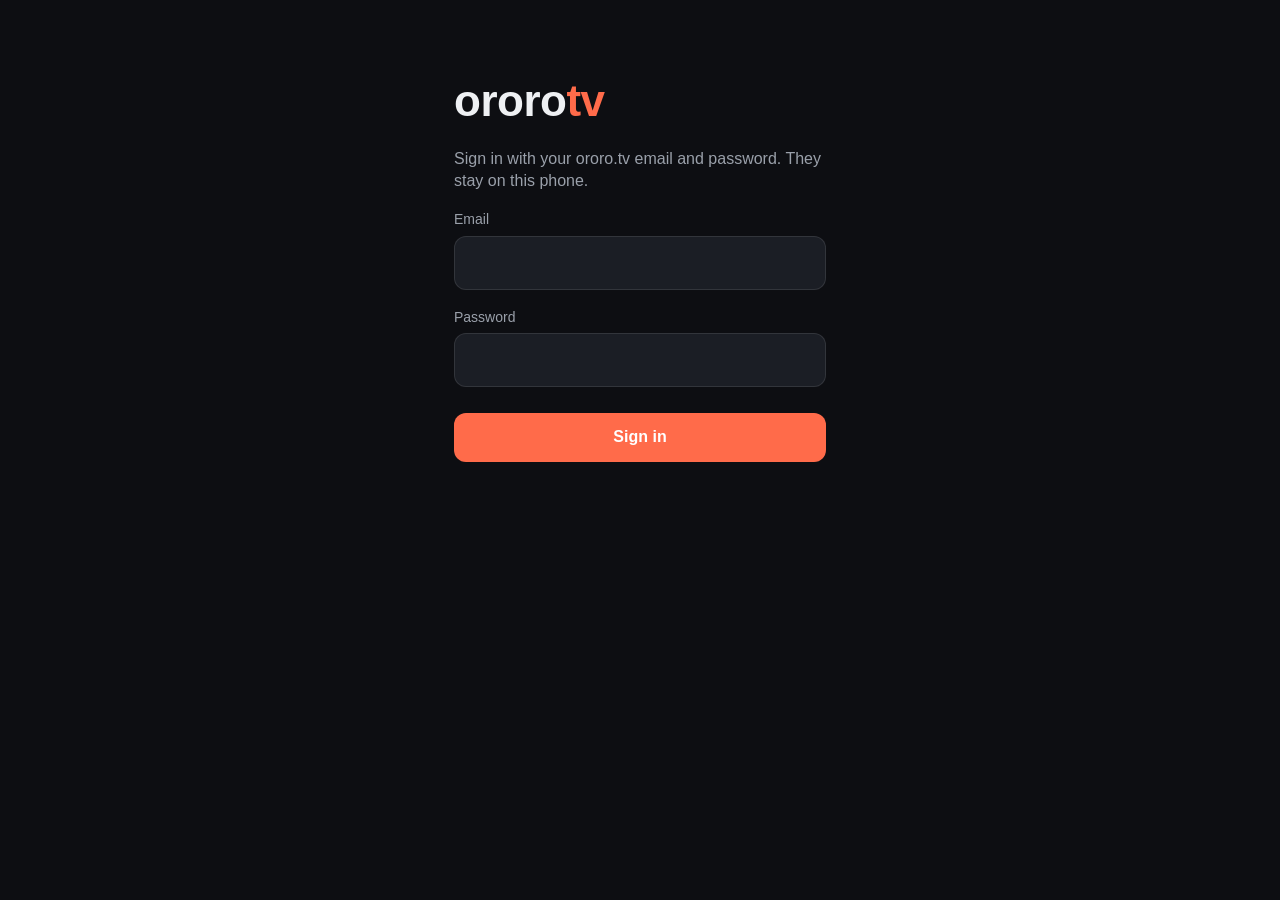
==== index.html @ 968cd989 "Seed gh-pages with the current phone app from main" ====
<!DOCTYPE html>
<html lang="en">
<head>
<meta charset="utf-8">
<meta name="viewport" content="width=device-width, initial-scale=1, viewport-fit=cover">
<meta name="apple-mobile-web-app-capable" content="yes">
<meta name="mobile-web-app-capable" content="yes">
<meta name="apple-mobile-web-app-status-bar-style" content="black-translucent">
<meta name="apple-mobile-web-app-title" content="Ororo">
<meta name="theme-color" content="#0d0e12">
<title>Ororo TV</title>
<link rel="apple-touch-icon" href="apple-touch-icon.png">
<link rel="icon" href="icon.png">
<link rel="manifest" href="manifest.webmanifest">
<link rel="stylesheet" href="style.css">
</head>
<body>
<div id="app"></div>
<div id="toast" hidden></div>
<script src="seek.js"></script>
<script src="app.js"></script>
</body>
</html>
---- style.css ----
/* Ororo TV for iPhone: dark, thumb-sized, respects the notch and the home bar. */
:root {
  --bg: #0d0e12;
  --panel: #1b1e25;
  --line: rgba(255,255,255,.1);
  --text: #eef0f3;
  --dim: #9aa0aa;
  --accent: #ff6b4a;
  --top: env(safe-area-inset-top, 0px);
  --bottom: env(safe-area-inset-bottom, 0px);
}
* { box-sizing: border-box; -webkit-tap-highlight-color: transparent; }
html, body { margin: 0; background: var(--bg); color: var(--text); }
body {
  font: 16px/1.4 -apple-system, BlinkMacSystemFont, 'SF Pro Text', Roboto, 'Helvetica Neue', Arial, sans-serif;
  padding: 0 env(safe-area-inset-right, 0px) var(--bottom) env(safe-area-inset-left, 0px);
  -webkit-text-size-adjust: 100%;
}
[hidden] { display: none !important; }
a { color: inherit; text-decoration: none; }
button, select, input { font: inherit; color: inherit; }
button { cursor: pointer; }

.brand { font-size: 26px; font-weight: 800; letter-spacing: -.5px; }
.brand span { color: var(--accent); }

/* Home */
.top {
  position: sticky; top: 0; z-index: 5; padding: calc(var(--top) + 10px) 16px 8px;
  background: rgba(13,14,18,.92); -webkit-backdrop-filter: blur(16px); backdrop-filter: blur(16px);
}
.top-row { display: flex; align-items: center; justify-content: space-between; }
.link { background: none; border: 0; padding: 8px 0; color: var(--dim); font-size: 14px; }
.tabs { display: flex; gap: 8px; margin: 10px -16px 0; padding: 0 16px; overflow-x: auto; scrollbar-width: none; }
.tabs::-webkit-scrollbar { display: none; }
.tab {
  flex: none; padding: 8px 16px; border: 0; border-radius: 999px; background: var(--panel);
  color: var(--dim); font-size: 15px; font-weight: 600;
}
.tab.on { background: var(--text); color: #111; }
.tools { display: flex; gap: 8px; margin-top: 10px; }
.tools input, .tools select {
  flex: 1; min-width: 0; padding: 10px 14px; border: 1px solid var(--line); border-radius: 12px;
  background: var(--panel); font-size: 16px; -webkit-appearance: none; appearance: none;
}
.tools select { flex: none; }
.grid { display: grid; grid-template-columns: repeat(3, 1fr); gap: 18px 10px; padding: 12px 16px 24px; }
@media (min-width: 600px) { .grid { grid-template-columns: repeat(5, 1fr); } }
@media (min-width: 1000px) { .grid { grid-template-columns: repeat(7, 1fr); } }
.card { display: block; min-width: 0; }
.poster { position: relative; aspect-ratio: 2 / 3; border-radius: 10px; overflow: hidden; background: var(--panel); }
.poster img { width: 100%; height: 100%; object-fit: cover; display: block; }
.poster .ph { position: absolute; inset: 0; display: flex; align-items: center; justify-content: center; padding: 8px; text-align: center; color: #5d636e; font-size: 12px; }
.card .title {
  margin-top: 6px; font-size: 13px; line-height: 1.3; color: #c9cdd4;
  display: -webkit-box; -webkit-line-clamp: 2; -webkit-box-orient: vertical; overflow: hidden;
}
.bar { position: absolute; left: 0; right: 0; bottom: 0; height: 4px; background: rgba(0,0,0,.6); }
.bar i { display: block; height: 100%; background: var(--accent); }
.empty { padding: 40px 24px; text-align: center; color: var(--dim); }

/* Details and player */
.navbar {
  position: absolute; top: 0; left: 0; right: 0; z-index: 6; display: flex; padding: calc(var(--top) + 6px) 10px 6px;
}
.back {
  border: 0; padding: 8px 14px; border-radius: 999px; background: rgba(0,0,0,.55); font-size: 16px; font-weight: 600;
  -webkit-backdrop-filter: blur(10px); backdrop-filter: blur(10px);
}
.detail { position: relative; }
.stage { position: relative; aspect-ratio: 16 / 9; background: #000 center / cover no-repeat; }
.stage::after { content: ''; position: absolute; inset: 0; background: linear-gradient(0deg, var(--bg), rgba(13,14,18,0) 60%); pointer-events: none; }
.stage.playing { position: sticky; top: 0; z-index: 7; padding-top: var(--top); aspect-ratio: auto; background: #000; }
.stage.playing::after { display: none; }
.stage video { display: block; width: 100%; aspect-ratio: 16 / 9; background: #000; }
.skip-flash {
  position: absolute; top: 50%; padding: 8px 16px; border-radius: 999px; background: rgba(0,0,0,.6);
  font-size: 20px; font-weight: 700; transform: translateY(-50%); opacity: 0; transition: opacity .2s; pointer-events: none;
}
.skip-flash.left { left: 14px; }
.skip-flash.right { right: 14px; }
.skip-flash.on { opacity: 1; }

.body { padding: 4px 16px 32px; }
.body h1 { margin: 0 0 6px; font-size: 26px; line-height: 1.15; }
.meta { color: var(--dim); font-size: 14px; margin-bottom: 14px; }
.now { margin: 0 0 12px; font-size: 15px; font-weight: 600; }
.desc { color: #c9cdd4; font-size: 15px; line-height: 1.5; margin: 14px 0 0; }
.actions { display: flex; gap: 10px; flex-wrap: wrap; }
.btn {
  flex: 1 1 auto; padding: 13px 18px; border: 0; border-radius: 12px; background: var(--panel);
  font-size: 16px; font-weight: 700; text-align: center;
}
.btn.primary { background: var(--text); color: #111; }
.controls { display: grid; grid-template-columns: 1fr 1fr; gap: 8px; margin: 12px 0 4px; }
.controls > * { flex: 1; min-width: 0; }
.controls .dl { grid-column: 1 / -1; }
.controls .dl:disabled { opacity: .45; }
.controls button, .controls select {
  padding: 11px 8px; border: 1px solid var(--line); border-radius: 12px; background: var(--panel);
  font-size: 14px; font-weight: 600; text-align: center; text-align-last: center; -webkit-appearance: none; appearance: none;
}
.note { color: var(--dim); font-size: 13px; margin: 6px 0 0; }

.seasons { display: flex; gap: 8px; margin: 20px -16px 10px; padding: 0 16px; overflow-x: auto; scrollbar-width: none; }
.seasons::-webkit-scrollbar { display: none; }
.ep { display: flex; align-items: center; gap: 12px; width: 100%; padding: 12px; margin-bottom: 8px; border: 0; border-radius: 12px; background: var(--panel); text-align: left; }
.ep.current { outline: 2px solid var(--accent); }
.eprow { display: flex; gap: 8px; align-items: stretch; margin-bottom: 8px; }
.eprow .ep { flex: 1; width: auto; min-width: 0; margin-bottom: 0; }
.eprow .ep .state { width: 34px; }
.iconbtn {
  flex: none; min-width: 42px; padding: 0 6px; border: 0; border-radius: 12px; background: var(--panel); color: var(--dim);
  display: flex; align-items: center; justify-content: center; font-size: 13px; font-weight: 700; text-decoration: none;
}
.iconbtn.on, .iconbtn.ready { color: var(--accent); }
.iconbtn.on circle { fill: currentColor; }
.iconbtn.on path { stroke: var(--panel); }
.iconbtn:disabled, .btn:disabled { opacity: .55; }
a.btn { display: block; text-decoration: none; color: var(--text); }
.ep .n { width: 28px; flex: none; color: var(--dim); font-weight: 700; text-align: center; }
.ep .txt { flex: 1; min-width: 0; }
.ep .et { font-weight: 600; display: -webkit-box; -webkit-line-clamp: 2; -webkit-box-orient: vertical; overflow: hidden; }
.ep .plot { color: var(--dim); font-size: 13px; margin-top: 2px; display: -webkit-box; -webkit-line-clamp: 2; -webkit-box-orient: vertical; overflow: hidden; }
.ep .state { flex: none; width: 54px; text-align: right; color: var(--accent); font-size: 13px; font-weight: 600; }
.mini { height: 4px; border-radius: 2px; overflow: hidden; background: rgba(128,128,128,.4); }
.mini i { display: block; height: 100%; background: var(--accent); }

/* Login, loading */
.login { max-width: 420px; margin: 0 auto; padding: calc(var(--top) + 70px) 24px 40px; }
.login .brand { font-size: 44px; }
.login p { color: var(--dim); }
.login label { display: block; margin: 18px 0 6px; font-size: 14px; color: var(--dim); }
.login input { width: 100%; padding: 14px; border: 1px solid var(--line); border-radius: 12px; background: var(--panel); font-size: 17px; }
.login .btn { width: 100%; margin-top: 26px; background: var(--accent); color: #fff; }
.login .err { min-height: 22px; color: #ff8f78; }
.loading { display: flex; flex-direction: column; align-items: center; justify-content: center; min-height: 100vh; gap: 18px; color: var(--dim); }
.spinner { width: 44px; height: 44px; border-radius: 50%; border: 4px solid rgba(255,255,255,.15); border-top-color: var(--accent); animation: spin .9s linear infinite; }
@keyframes spin { to { transform: rotate(360deg); } }
#toast {
  position: fixed; left: 16px; right: 16px; bottom: calc(var(--bottom) + 16px); z-index: 20; padding: 14px 18px;
  border-radius: 14px; background: rgba(30,33,41,.97); box-shadow: 0 10px 40px rgba(0,0,0,.5); font-size: 15px;
}
video::cue { background: rgba(0,0,0,.6); }
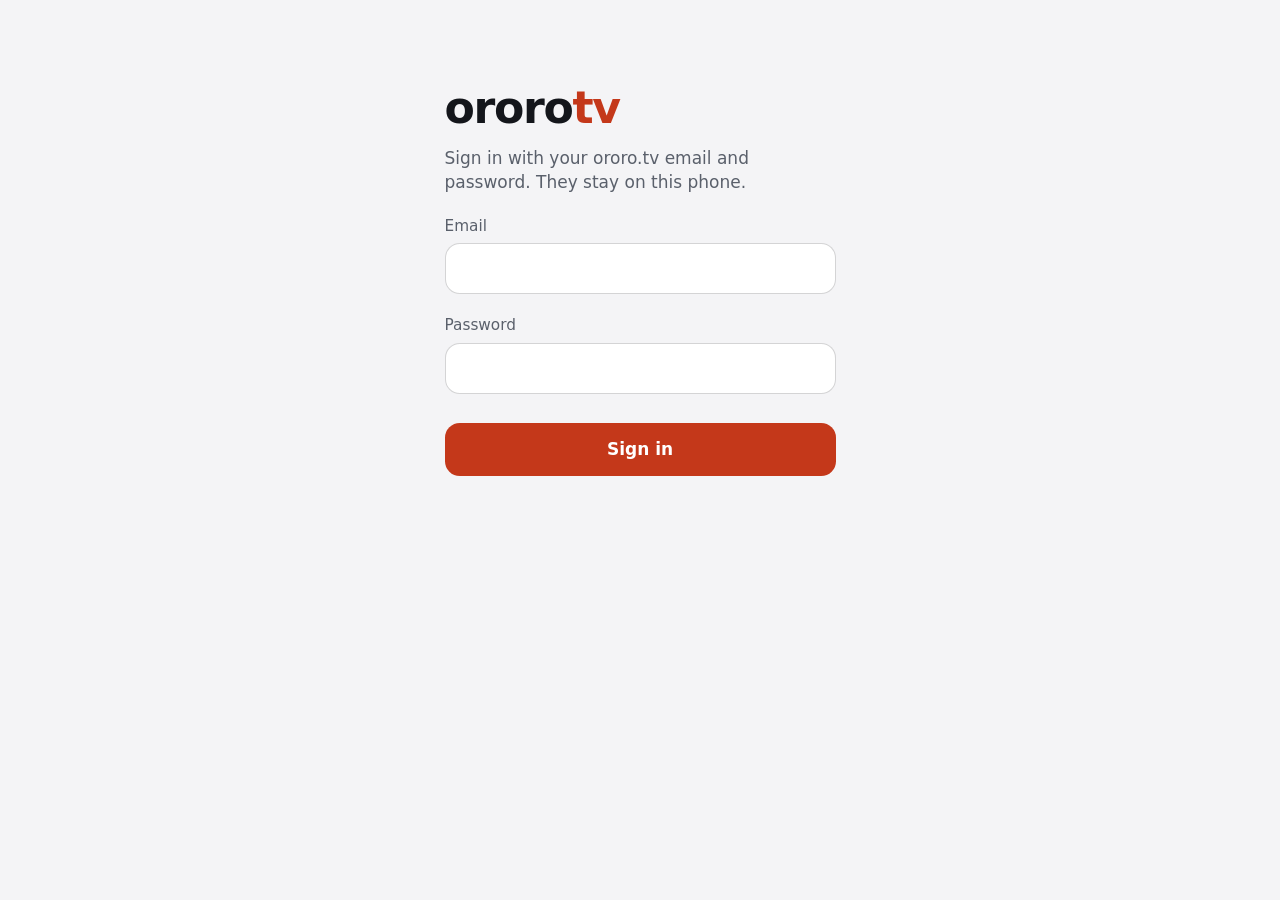
==== commit 747990a9: "Deploying to gh-pages from @ ste5an/ororo-tv@dd916b0f1d83a4c724af2f1ee9e90c9b2bd19779 🚀" ====
--- a/index.html
+++ b/index.html
@@ -3,20 +3,23 @@
 <head>
 <meta charset="utf-8">
 <meta name="viewport" content="width=device-width, initial-scale=1, viewport-fit=cover">
+<meta name="color-scheme" content="dark light">
 <meta name="apple-mobile-web-app-capable" content="yes">
 <meta name="mobile-web-app-capable" content="yes">
-<meta name="apple-mobile-web-app-status-bar-style" content="black-translucent">
+<meta name="apple-mobile-web-app-status-bar-style" content="default">
 <meta name="apple-mobile-web-app-title" content="Ororo">
-<meta name="theme-color" content="#0d0e12">
+<meta name="theme-color" content="#f4f4f6" media="(prefers-color-scheme: light)">
+<meta name="theme-color" content="#0d0e12" media="(prefers-color-scheme: dark)">
 <title>Ororo TV</title>
 <link rel="apple-touch-icon" href="apple-touch-icon.png">
 <link rel="icon" href="icon.png">
 <link rel="manifest" href="manifest.webmanifest">
 <link rel="stylesheet" href="style.css">
 </head>
-<body>
+<body class="bare">
 <div id="app"></div>
-<div id="toast" hidden></div>
+<nav id="tabbar" class="tabbar glass" aria-label="Sections" hidden></nav>
+<div id="toast" class="glass" role="status" aria-live="polite" hidden></div>
 <script src="seek.js"></script>
 <script src="app.js"></script>
 </body>
--- a/style.css
+++ b/style.css
@@ -1,144 +1,281 @@
-/* Ororo TV for iPhone: dark, thumb-sized, respects the notch and the home bar. */
+/*
+ * Ororo TV for iPhone. Posters carry the colour; the interface stays quiet.
+ * Follows the system's light and dark appearance, Dynamic Type (rem = the reader's text size on iOS),
+ * Reduce Motion / Reduce Transparency / Increase Contrast, and the safe areas.
+ *
+ * Tokens (contrast measured from the hex values):
+ *   dark   text #f2f3f5 on #0d0e12 17.4:1 · dim #a6acb7 8.5:1 · accent #ff7a5c 7.5:1 · on-accent #1c0a05 on accent 7.5:1
+ *   light  text #14161b on #f4f4f6 16.5:1 · dim #5a606b 5.8:1 · accent #c4381a 4.9:1 · on-accent #fff on accent 5.4:1
+ */
 :root {
-  --bg: #0d0e12;
-  --panel: #1b1e25;
-  --line: rgba(255,255,255,.1);
-  --text: #eef0f3;
-  --dim: #9aa0aa;
-  --accent: #ff6b4a;
+  color-scheme: dark light;
+  --bg: #f4f4f6;
+  --surface: #ffffff;
+  --fill: rgba(60,60,67,.12);
+  --text: #14161b;
+  --dim: #5a606b;
+  --line: rgba(60,60,67,.22);
+  --accent: #c4381a;
+  --on-accent: #ffffff;
+  --glass: rgba(250,250,252,.72);
+  --glass-edge: rgba(255,255,255,.6);
+  --shadow: 0 8px 28px rgba(0,0,0,.14);
   --top: env(safe-area-inset-top, 0px);
   --bottom: env(safe-area-inset-bottom, 0px);
-}
+  --left: env(safe-area-inset-left, 0px);
+  --right: env(safe-area-inset-right, 0px);
+  --tabbar-h: 62px; /* the tab bar keeps its size at large text, as Apple's does */
+  --gutter: 1rem;
+  --r: .875rem;
+}
+@media (prefers-color-scheme: dark) {
+  :root {
+    --bg: #0d0e12;
+    --surface: #1b1e25;
+    --fill: rgba(255,255,255,.1);
+    --text: #f2f3f5;
+    --dim: #a6acb7;
+    --line: rgba(255,255,255,.16);
+    --accent: #ff7a5c;
+    --on-accent: #1c0a05;
+    --glass: rgba(34,37,46,.66);
+    --glass-edge: rgba(255,255,255,.14);
+    --shadow: 0 8px 28px rgba(0,0,0,.5);
+  }
+}
+@media (prefers-contrast: more) {
+  :root { --line: currentColor; --dim: var(--text); }
+}
+
 * { box-sizing: border-box; -webkit-tap-highlight-color: transparent; }
-html, body { margin: 0; background: var(--bg); color: var(--text); }
+html {
+  /* On iPhone this is the reader's Dynamic Type size, so every rem below scales with it. */
+  font: 17px/1.4 system-ui, sans-serif;
+  font: -apple-system-body;
+  -webkit-text-size-adjust: 100%; text-size-adjust: 100%;
+  background: var(--bg); color: var(--text);
+}
 body {
-  font: 16px/1.4 -apple-system, BlinkMacSystemFont, 'SF Pro Text', Roboto, 'Helvetica Neue', Arial, sans-serif;
-  padding: 0 env(safe-area-inset-right, 0px) var(--bottom) env(safe-area-inset-left, 0px);
-  -webkit-text-size-adjust: 100%;
-}
+  margin: 0; min-height: 100vh;
+  padding: 0 var(--right) calc(var(--tabbar-h) + var(--bottom) + 1.5rem) var(--left);
+  background: var(--bg); color: var(--text);
+}
+body.bare { padding-bottom: var(--bottom); }
 [hidden] { display: none !important; }
 a { color: inherit; text-decoration: none; }
 button, select, input { font: inherit; color: inherit; }
 button { cursor: pointer; }
-
-.brand { font-size: 26px; font-weight: 800; letter-spacing: -.5px; }
-.brand span { color: var(--accent); }
-
-/* Home */
-.top {
-  position: sticky; top: 0; z-index: 5; padding: calc(var(--top) + 10px) 16px 8px;
-  background: rgba(13,14,18,.92); -webkit-backdrop-filter: blur(16px); backdrop-filter: blur(16px);
-}
-.top-row { display: flex; align-items: center; justify-content: space-between; }
-.link { background: none; border: 0; padding: 8px 0; color: var(--dim); font-size: 14px; }
-.tabs { display: flex; gap: 8px; margin: 10px -16px 0; padding: 0 16px; overflow-x: auto; scrollbar-width: none; }
-.tabs::-webkit-scrollbar { display: none; }
-.tab {
-  flex: none; padding: 8px 16px; border: 0; border-radius: 999px; background: var(--panel);
-  color: var(--dim); font-size: 15px; font-weight: 600;
-}
-.tab.on { background: var(--text); color: #111; }
-.tools { display: flex; gap: 8px; margin-top: 10px; }
-.tools input, .tools select {
-  flex: 1; min-width: 0; padding: 10px 14px; border: 1px solid var(--line); border-radius: 12px;
-  background: var(--panel); font-size: 16px; -webkit-appearance: none; appearance: none;
-}
-.tools select { flex: none; }
-.grid { display: grid; grid-template-columns: repeat(3, 1fr); gap: 18px 10px; padding: 12px 16px 24px; }
-@media (min-width: 600px) { .grid { grid-template-columns: repeat(5, 1fr); } }
-@media (min-width: 1000px) { .grid { grid-template-columns: repeat(7, 1fr); } }
+h1, h2, p { margin: 0; }
+:focus-visible { outline: 3px solid var(--accent); outline-offset: 2px; border-radius: .5rem; }
+
+/* Large title: a scaled system-font heading. */
+.t-large { font-size: 1.75rem; line-height: 1.15; font-weight: 800; letter-spacing: -.02em; }
+
+/* Controls share one 44 pt minimum. */
+.btn, .pill, .round, .row-btn, .tab {
+  min-height: 2.75rem; min-width: 2.75rem;
+}
+svg { display: block; flex: none; }
+.ico { width: 1.5rem; height: 1.5rem; }
+.ico.sm { width: 1rem; height: 1rem; }
+.ready { color: var(--accent); }
+.row-btn.ready { background: none; color: var(--accent); }
+
+/* ---- Glass: only the floating layer (navigation bar, tab bar, sheet) is translucent; content never is. ---- */
+.glass {
+  background: var(--glass); border: 1px solid var(--glass-edge);
+  -webkit-backdrop-filter: blur(22px) saturate(1.6); backdrop-filter: blur(22px) saturate(1.6);
+}
+@media (prefers-reduced-transparency: reduce) {
+  .glass { background: var(--surface); -webkit-backdrop-filter: none; backdrop-filter: none; }
+}
+
+/* ---- Round buttons ---- */
+.round {
+  display: inline-flex; align-items: center; justify-content: center;
+  border: 0; border-radius: 50%; background: var(--fill); color: var(--text); padding: 0;
+}
+.round.glass { color: var(--text); }
+.largetitle { padding: calc(var(--top) + .75rem) var(--gutter) .75rem; display: flex; align-items: center; justify-content: space-between; gap: .75rem; }
+.tools { display: flex; margin-left: auto; }
+.tools:empty { display: none; }
+
+/* Sort: a native menu (select) behind a text button, so iOS shows its own picker. */
+.menu { position: relative; display: inline-flex; align-items: center; }
+.menu select {
+  position: absolute; inset: 0; width: 100%; height: 100%; opacity: 0; font-size: 1rem;
+  -webkit-appearance: none; appearance: none; cursor: pointer;
+}
+.pill {
+  display: inline-flex; align-items: center; gap: .25rem; padding: 0 .875rem; border-radius: 999px;
+  background: var(--fill); color: var(--text); font-weight: 600; font-size: .9rem; white-space: nowrap;
+}
+.menu:focus-within .pill { outline: 3px solid var(--accent); outline-offset: 2px; }
+.menu .ico { width: 1rem; height: 1rem; color: var(--dim); }
+.plain-menu .pill { background: none; padding: 0; color: var(--accent); }
+
+/* ---- Tab bar: navigation only, always visible, floating over content ---- */
+.tabbar {
+  position: fixed; z-index: 10;
+  left: calc(var(--left) + .75rem); right: calc(var(--right) + .75rem); bottom: calc(var(--bottom) + .5rem);
+  max-width: 34rem; margin: 0 auto;
+  display: flex; padding: 4px; border-radius: 32px; box-shadow: var(--shadow);
+}
+.tabbar a {
+  flex: 1; min-width: 0; display: flex; flex-direction: column; align-items: center; justify-content: center; gap: .1rem;
+  padding: 6px 4px; border-radius: 28px; color: var(--dim); font-size: 11px; line-height: 1.2; font-weight: 600;
+}
+.tabbar a svg { width: 24px; height: 24px; }
+.tabbar a[aria-current="page"] { color: var(--accent); background: var(--fill); }
+.tabbar a span { overflow: hidden; text-overflow: ellipsis; white-space: nowrap; max-width: 100%; }
+
+/* ---- Poster grid ---- */
+.grid {
+  display: grid; grid-template-columns: repeat(auto-fill, minmax(min(6rem, 38vw), 1fr));
+  gap: 1.1rem .7rem; padding: .5rem var(--gutter) 1rem;
+}
 .card { display: block; min-width: 0; }
-.poster { position: relative; aspect-ratio: 2 / 3; border-radius: 10px; overflow: hidden; background: var(--panel); }
+.poster { position: relative; aspect-ratio: 2 / 3; border-radius: .75rem; overflow: hidden; background: var(--fill); }
+.poster::after { content: ''; position: absolute; inset: 0; border-radius: inherit; box-shadow: inset 0 0 0 1px var(--line); pointer-events: none; opacity: .5; }
 .poster img { width: 100%; height: 100%; object-fit: cover; display: block; }
-.poster .ph { position: absolute; inset: 0; display: flex; align-items: center; justify-content: center; padding: 8px; text-align: center; color: #5d636e; font-size: 12px; }
+.poster .ph { position: absolute; inset: 0; display: flex; align-items: center; justify-content: center; padding: .5rem; text-align: center; color: var(--dim); font-size: .75rem; }
 .card .title {
-  margin-top: 6px; font-size: 13px; line-height: 1.3; color: #c9cdd4;
+  margin-top: .4rem; font-size: .8rem; line-height: 1.3; color: var(--text);
   display: -webkit-box; -webkit-line-clamp: 2; -webkit-box-orient: vertical; overflow: hidden;
 }
-.bar { position: absolute; left: 0; right: 0; bottom: 0; height: 4px; background: rgba(0,0,0,.6); }
+.card .sub { font-size: .72rem; color: var(--dim); }
+.bar { position: absolute; left: .5rem; right: .5rem; bottom: .5rem; height: 4px; border-radius: 2px; background: rgba(0,0,0,.55); overflow: hidden; }
 .bar i { display: block; height: 100%; background: var(--accent); }
-.empty { padding: 40px 24px; text-align: center; color: var(--dim); }
-
-/* Details and player */
-.navbar {
-  position: absolute; top: 0; left: 0; right: 0; z-index: 6; display: flex; padding: calc(var(--top) + 6px) 10px 6px;
-}
-.back {
-  border: 0; padding: 8px 14px; border-radius: 999px; background: rgba(0,0,0,.55); font-size: 16px; font-weight: 600;
-  -webkit-backdrop-filter: blur(10px); backdrop-filter: blur(10px);
-}
+.card:active .poster { transform: scale(.97); }
+@media (prefers-reduced-motion: no-preference) { .poster { transition: transform .12s; } }
+
+.empty { padding: 3rem 1.5rem; text-align: center; color: var(--dim); display: flex; flex-direction: column; align-items: center; gap: 1rem; }
+.empty strong { color: var(--text); font-size: 1.1rem; }
+
+/* ---- Search ---- */
+.searchbar { padding: .25rem var(--gutter) .5rem; }
+.field {
+  display: flex; align-items: center; gap: .5rem; padding: 0 .75rem; min-height: 2.75rem;
+  border-radius: .875rem; background: var(--fill);
+}
+.field .ico { width: 1.25rem; height: 1.25rem; color: var(--dim); }
+.field input { flex: 1; min-width: 0; border: 0; background: none; outline: none; font-size: 1rem; padding: .5rem 0; -webkit-appearance: none; appearance: none; }
+.field input::-webkit-search-cancel-button { -webkit-appearance: none; }
+.field:focus-within { outline: 3px solid var(--accent); outline-offset: 2px; }
+.field .clear { border: 0; background: none; padding: 0; width: 2rem; height: 2rem; display: flex; align-items: center; justify-content: center; color: var(--dim); }
+
+/* ---- Detail ---- */
 .detail { position: relative; }
+.detail .back { position: absolute; z-index: 6; top: calc(var(--top) + .5rem); left: .75rem; box-shadow: var(--shadow); background: rgba(0,0,0,.45); color: #fff; border-color: rgba(255,255,255,.25); }
 .stage { position: relative; aspect-ratio: 16 / 9; background: #000 center / cover no-repeat; }
-.stage::after { content: ''; position: absolute; inset: 0; background: linear-gradient(0deg, var(--bg), rgba(13,14,18,0) 60%); pointer-events: none; }
+.stage::after { content: ''; position: absolute; inset: 0; background: linear-gradient(0deg, var(--bg), transparent 55%); pointer-events: none; }
 .stage.playing { position: sticky; top: 0; z-index: 7; padding-top: var(--top); aspect-ratio: auto; background: #000; }
 .stage.playing::after { display: none; }
 .stage video { display: block; width: 100%; aspect-ratio: 16 / 9; background: #000; }
+.detail.playing .back { display: none; }
 .skip-flash {
-  position: absolute; top: 50%; padding: 8px 16px; border-radius: 999px; background: rgba(0,0,0,.6);
-  font-size: 20px; font-weight: 700; transform: translateY(-50%); opacity: 0; transition: opacity .2s; pointer-events: none;
-}
-.skip-flash.left { left: 14px; }
-.skip-flash.right { right: 14px; }
+  position: absolute; top: 50%; padding: .5rem 1rem; border-radius: 999px; background: rgba(0,0,0,.6); color: #fff;
+  font-size: 1.2rem; font-weight: 700; transform: translateY(-50%); opacity: 0; pointer-events: none;
+}
+@media (prefers-reduced-motion: no-preference) { .skip-flash { transition: opacity .2s; } }
+.skip-flash.left { left: .9rem; }
+.skip-flash.right { right: .9rem; }
 .skip-flash.on { opacity: 1; }
 
-.body { padding: 4px 16px 32px; }
-.body h1 { margin: 0 0 6px; font-size: 26px; line-height: 1.15; }
-.meta { color: var(--dim); font-size: 14px; margin-bottom: 14px; }
-.now { margin: 0 0 12px; font-size: 15px; font-weight: 600; }
-.desc { color: #c9cdd4; font-size: 15px; line-height: 1.5; margin: 14px 0 0; }
-.actions { display: flex; gap: 10px; flex-wrap: wrap; }
+.body { padding: .25rem var(--gutter) 1.5rem; }
+.body h1 { font-size: 1.75rem; line-height: 1.15; font-weight: 800; letter-spacing: -.02em; margin: 0 0 .35rem; }
+.meta { color: var(--dim); font-size: .9rem; margin-bottom: 1rem; }
+.now { margin: 0 0 .75rem; font-weight: 600; }
+.desc { color: var(--text); opacity: .86; line-height: 1.5; margin: 1rem 0 0; }
+.actions { display: grid; gap: .5rem; }
 .btn {
-  flex: 1 1 auto; padding: 13px 18px; border: 0; border-radius: 12px; background: var(--panel);
-  font-size: 16px; font-weight: 700; text-align: center;
-}
-.btn.primary { background: var(--text); color: #111; }
-.controls { display: grid; grid-template-columns: 1fr 1fr; gap: 8px; margin: 12px 0 4px; }
-.controls > * { flex: 1; min-width: 0; }
-.controls .dl { grid-column: 1 / -1; }
-.controls .dl:disabled { opacity: .45; }
-.controls button, .controls select {
-  padding: 11px 8px; border: 1px solid var(--line); border-radius: 12px; background: var(--panel);
-  font-size: 14px; font-weight: 600; text-align: center; text-align-last: center; -webkit-appearance: none; appearance: none;
-}
-.note { color: var(--dim); font-size: 13px; margin: 6px 0 0; }
-
-.seasons { display: flex; gap: 8px; margin: 20px -16px 10px; padding: 0 16px; overflow-x: auto; scrollbar-width: none; }
-.seasons::-webkit-scrollbar { display: none; }
-.ep { display: flex; align-items: center; gap: 12px; width: 100%; padding: 12px; margin-bottom: 8px; border: 0; border-radius: 12px; background: var(--panel); text-align: left; }
-.ep.current { outline: 2px solid var(--accent); }
-.eprow { display: flex; gap: 8px; align-items: stretch; margin-bottom: 8px; }
-.eprow .ep { flex: 1; width: auto; min-width: 0; margin-bottom: 0; }
-.eprow .ep .state { width: 34px; }
-.iconbtn {
-  flex: none; min-width: 42px; padding: 0 6px; border: 0; border-radius: 12px; background: var(--panel); color: var(--dim);
-  display: flex; align-items: center; justify-content: center; font-size: 13px; font-weight: 700; text-decoration: none;
-}
-.iconbtn.on, .iconbtn.ready { color: var(--accent); }
-.iconbtn.on circle { fill: currentColor; }
-.iconbtn.on path { stroke: var(--panel); }
-.iconbtn:disabled, .btn:disabled { opacity: .55; }
-a.btn { display: block; text-decoration: none; color: var(--text); }
-.ep .n { width: 28px; flex: none; color: var(--dim); font-weight: 700; text-align: center; }
+  display: flex; align-items: center; justify-content: center; gap: .5rem; padding: .7rem 1rem;
+  border: 0; border-radius: var(--r); background: var(--fill); color: var(--text); font-weight: 600; text-align: center;
+}
+.btn.primary { background: var(--accent); color: var(--on-accent); font-weight: 700; min-height: 3.1rem; }
+.btn:disabled { opacity: .55; }
+.btn.danger { color: #d1332a; }
+@media (prefers-color-scheme: dark) { .btn.danger { color: #ff8b82; } }
+a.btn { color: var(--text); }
+.btn svg { width: 1.25rem; height: 1.25rem; }
+
+.controls { display: flex; flex-wrap: wrap; gap: .5rem; margin: .75rem 0 .25rem; }
+.controls .menu { flex: 1 1 8rem; }
+.controls { align-items: center; }
+.controls .dlsq { margin-left: auto; }
+.controls .pill { width: 100%; justify-content: space-between; }
+.controls .pill span { overflow: hidden; text-overflow: ellipsis; }
+.playrow { display: flex; gap: .5rem; }
+.playrow .btn.primary { flex: 1; min-width: 0; }
+.dlsq {
+  flex: none; width: 2.75rem; height: 2.75rem; display: flex; align-items: center; justify-content: center;
+  border: 0; border-radius: var(--r); background: var(--fill); color: var(--text); padding: 0;
+}
+.playrow .dlsq { width: 3.1rem; height: 3.1rem; }
+.dlsq:disabled { opacity: .55; }
+.dlsq.ready { color: var(--accent); }
+.note { color: var(--dim); font-size: .8rem; margin: .4rem 0 0; min-height: 1.1em; }
+
+/* ---- Seasons and episodes: one inset list ---- */
+.seasonbar { display: flex; align-items: center; justify-content: space-between; margin: 1.5rem 0 .5rem; }
+.seasonbar h2 { font-size: 1.25rem; font-weight: 700; }
+.eplist { background: var(--surface); border-radius: var(--r); overflow: hidden; }
+.eprow { display: flex; align-items: stretch; border-top: 1px solid var(--line); }
+.eprow:first-child { border-top: 0; }
+.ep { flex: 1; min-width: 0; display: flex; align-items: center; gap: .75rem; padding: .75rem .25rem .75rem .75rem; border: 0; background: none; text-align: left; }
+.ep .n { width: 1.6rem; flex: none; color: var(--dim); font-weight: 700; text-align: center; font-variant-numeric: tabular-nums; }
 .ep .txt { flex: 1; min-width: 0; }
 .ep .et { font-weight: 600; display: -webkit-box; -webkit-line-clamp: 2; -webkit-box-orient: vertical; overflow: hidden; }
-.ep .plot { color: var(--dim); font-size: 13px; margin-top: 2px; display: -webkit-box; -webkit-line-clamp: 2; -webkit-box-orient: vertical; overflow: hidden; }
-.ep .state { flex: none; width: 54px; text-align: right; color: var(--accent); font-size: 13px; font-weight: 600; }
-.mini { height: 4px; border-radius: 2px; overflow: hidden; background: rgba(128,128,128,.4); }
+.ep .plot { color: var(--dim); font-size: .8rem; margin-top: .1rem; display: -webkit-box; -webkit-line-clamp: 2; -webkit-box-orient: vertical; overflow: hidden; }
+.yearhead { grid-column: 1 / -1; margin: .75rem 0 -.25rem; font-size: 1.25rem; font-weight: 800; letter-spacing: -.01em; }
+.yearhead:first-child { margin-top: 0; }
+.ep .state { flex: none; width: 2.5rem; display: flex; justify-content: flex-end; color: var(--accent); }
+.ep .state .mini { width: 100%; }
+.eprow.current { background: var(--fill); box-shadow: inset 3px 0 0 var(--accent); }
+.row-btn {
+  flex: none; border: 0; background: none; color: var(--dim); padding: 0; display: flex; align-items: center; justify-content: center;
+  font-size: .8rem; font-weight: 700;
+}
+.row-btn:disabled { opacity: .55; }
+.mini { height: 4px; border-radius: 2px; overflow: hidden; background: var(--fill); }
 .mini i { display: block; height: 100%; background: var(--accent); }
 
-/* Login, loading */
-.login { max-width: 420px; margin: 0 auto; padding: calc(var(--top) + 70px) 24px 40px; }
-.login .brand { font-size: 44px; }
-.login p { color: var(--dim); }
-.login label { display: block; margin: 18px 0 6px; font-size: 14px; color: var(--dim); }
-.login input { width: 100%; padding: 14px; border: 1px solid var(--line); border-radius: 12px; background: var(--panel); font-size: 17px; }
-.login .btn { width: 100%; margin-top: 26px; background: var(--accent); color: #fff; }
-.login .err { min-height: 22px; color: #ff8f78; }
-.loading { display: flex; flex-direction: column; align-items: center; justify-content: center; min-height: 100vh; gap: 18px; color: var(--dim); }
-.spinner { width: 44px; height: 44px; border-radius: 50%; border: 4px solid rgba(255,255,255,.15); border-top-color: var(--accent); animation: spin .9s linear infinite; }
+/* ---- Login and loading ---- */
+.login { max-width: 26rem; margin: 0 auto; padding: calc(var(--top) + 4.5rem) 1.5rem 2.5rem; }
+.brand { font-size: 1.6rem; font-weight: 800; letter-spacing: -.03em; }
+.brand span { color: var(--accent); }
+.login .brand { font-size: 2.6rem; }
+.login > p, .login form > p:first-of-type { color: var(--dim); margin-top: .5rem; }
+.login label { display: block; margin: 1.25rem 0 .35rem; font-size: .9rem; color: var(--dim); }
+.login input {
+  width: 100%; min-height: 3rem; padding: .7rem .9rem; border: 1px solid var(--line); border-radius: var(--r);
+  background: var(--surface); font-size: 1rem; -webkit-appearance: none; appearance: none;
+}
+.login .btn { width: 100%; margin-top: 1.75rem; }
+.login .err { min-height: 1.4em; margin-top: .75rem; color: #c3271c; font-size: .9rem; }
+@media (prefers-color-scheme: dark) { .login .err { color: #ff8f78; } }
+.loading { display: flex; flex-direction: column; align-items: center; justify-content: center; min-height: 100vh; gap: 1rem; padding: 1.5rem; text-align: center; color: var(--dim); }
+.spinner { width: 2.5rem; height: 2.5rem; border-radius: 50%; border: 4px solid var(--fill); border-top-color: var(--accent); animation: spin .9s linear infinite; }
 @keyframes spin { to { transform: rotate(360deg); } }
+@media (prefers-reduced-motion: reduce) { .spinner { animation-duration: 3s; } }
+
+/* ---- Toast and sheet ---- */
 #toast {
-  position: fixed; left: 16px; right: 16px; bottom: calc(var(--bottom) + 16px); z-index: 20; padding: 14px 18px;
-  border-radius: 14px; background: rgba(30,33,41,.97); box-shadow: 0 10px 40px rgba(0,0,0,.5); font-size: 15px;
-}
+  position: fixed; z-index: 20; left: calc(var(--left) + 1rem); right: calc(var(--right) + 1rem);
+  bottom: calc(var(--tabbar-h) + var(--bottom) + 1.25rem); max-width: 32rem; margin: 0 auto;
+  padding: .85rem 1.1rem; border-radius: 1rem; font-size: .9rem; box-shadow: var(--shadow);
+}
+.scrim { position: fixed; inset: 0; z-index: 30; background: rgba(0,0,0,.4); display: flex; align-items: flex-end; justify-content: center; }
+@media (prefers-reduced-motion: no-preference) { .scrim { animation: fade .2s; } .sheet { animation: rise .25s ease-out; } }
+@keyframes fade { from { opacity: 0; } }
+@keyframes rise { from { transform: translateY(40%); opacity: 0; } }
+.sheet {
+  width: 100%; max-width: 32rem; margin: 0 .5rem calc(var(--bottom) + .5rem); padding: .5rem 1rem 1rem;
+  border-radius: 1.75rem; background: var(--surface); box-shadow: var(--shadow);
+}
+.sheet .grab { width: 2.25rem; height: 5px; border-radius: 3px; background: var(--line); margin: .25rem auto .75rem; }
+.sheet h2 { font-size: 1.1rem; text-align: center; }
+.sheet p { color: var(--dim); text-align: center; margin: .35rem 0 1rem; font-size: .9rem; }
+.sheet .btn { width: 100%; }
+.sheet .btn + .btn { margin-top: .5rem; }
 video::cue { background: rgba(0,0,0,.6); }
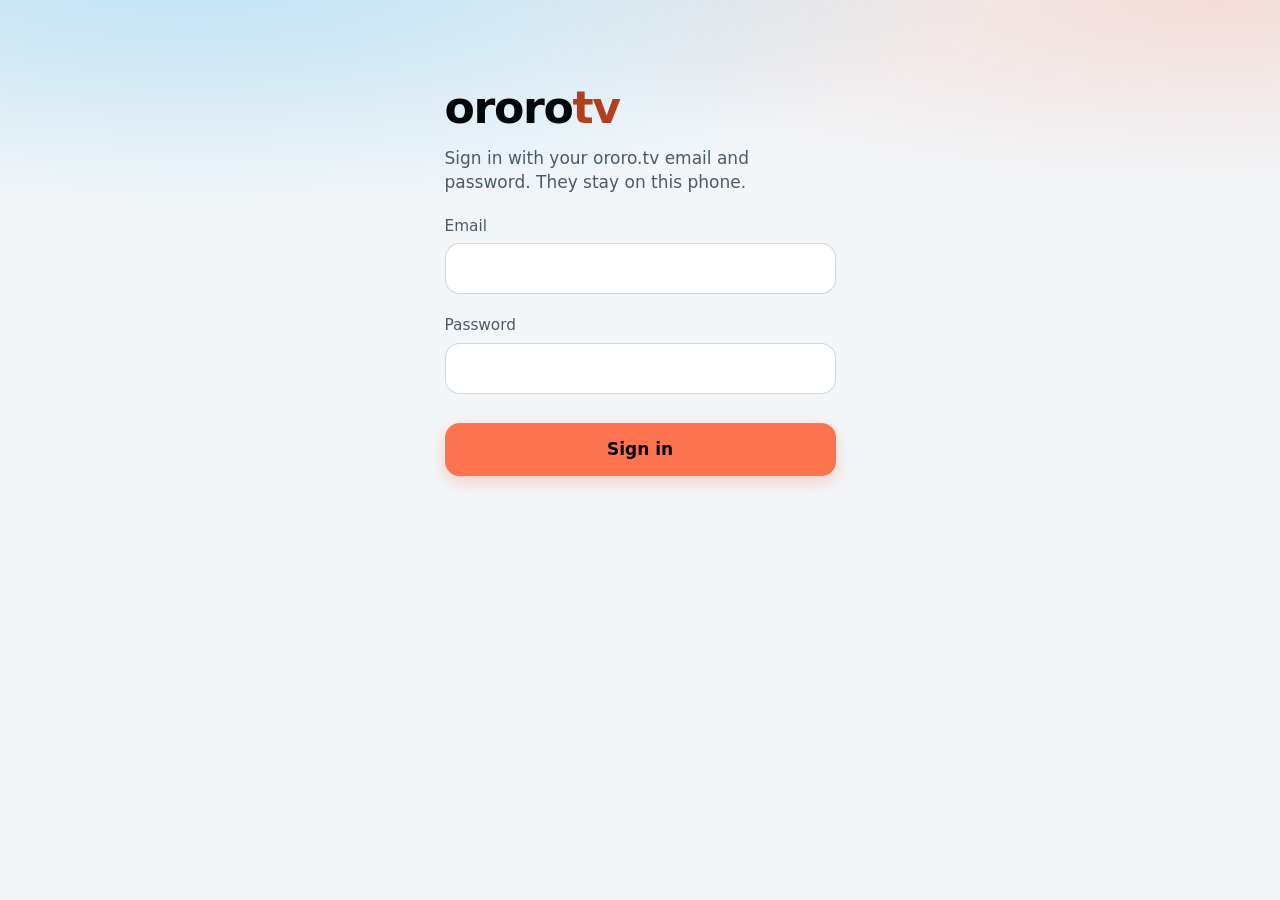
==== commit a60fbce8: "Deploying to gh-pages from @ ste5an/ororo-tv@931ba216d6995ea542d865b443b7a7c0869bde4a 🚀" ====
--- a/index.html
+++ b/index.html
@@ -8,9 +8,10 @@
 <meta name="mobile-web-app-capable" content="yes">
 <meta name="apple-mobile-web-app-status-bar-style" content="default">
 <meta name="apple-mobile-web-app-title" content="Ororo">
-<meta name="theme-color" content="#f4f4f6" media="(prefers-color-scheme: light)">
-<meta name="theme-color" content="#0d0e12" media="(prefers-color-scheme: dark)">
+<meta name="theme-color" content="#f2f6f9" media="(prefers-color-scheme: light)">
+<meta name="theme-color" content="#02070a" media="(prefers-color-scheme: dark)">
 <title>Ororo TV</title>
+<link rel="preconnect" href="https://front.ororo.tv" crossorigin>
 <link rel="apple-touch-icon" href="apple-touch-icon.png">
 <link rel="icon" href="icon.png">
 <link rel="manifest" href="manifest.webmanifest">
--- a/style.css
+++ b/style.css
@@ -1,25 +1,33 @@
 /*
- * Ororo TV for iPhone. Posters carry the colour; the interface stays quiet.
+ * Ororo TV for iPhone. Posters carry the colour; the interface uses three: Midnight Black, Electric Blue and
+ * Cantaloupe Orange. Orange is for the main action (Play), blue for progress and selection, and a soft
+ * blue-to-orange glow sits behind the top of the screen.
  * Follows the system's light and dark appearance, Dynamic Type (rem = the reader's text size on iOS),
  * Reduce Motion / Reduce Transparency / Increase Contrast, and the safe areas.
  *
  * Tokens (contrast measured from the hex values):
- *   dark   text #f2f3f5 on #0d0e12 17.4:1 · dim #a6acb7 8.5:1 · accent #ff7a5c 7.5:1 · on-accent #1c0a05 on accent 7.5:1
- *   light  text #14161b on #f4f4f6 16.5:1 · dim #5a606b 5.8:1 · accent #c4381a 4.9:1 · on-accent #fff on accent 5.4:1
+ *   dark   text #eef3f7 on #02070a 18.1:1 · dim #9aadbb 8.7:1 · accent #fc734d 7.4:1 · blue #0297de 6.3:1
+ *   light  text #02070a on #f2f6f9 18.6:1 · dim #4b5b67 6.5:1 · accent #b43f1c 5.3:1 · blue #0270a8 5.0:1
+ *   both   the Play button is #fc734d with #02070a text, 7.4:1
  */
 :root {
   color-scheme: dark light;
-  --bg: #f4f4f6;
+  --bg: #f2f6f9;
   --surface: #ffffff;
-  --fill: rgba(60,60,67,.12);
-  --text: #14161b;
-  --dim: #5a606b;
-  --line: rgba(60,60,67,.22);
-  --accent: #c4381a;
-  --on-accent: #ffffff;
-  --glass: rgba(250,250,252,.72);
+  --fill: rgba(2,60,95,.09);
+  --text: #02070a;
+  --dim: #4b5b67;
+  --line: rgba(2,40,64,.18);
+  --accent: #b43f1c;
+  --accent-fill: #fc734d;
+  --on-accent: #02070a;
+  --blue: #0270a8;
+  --glow: radial-gradient(90% 55% at 15% -5%, rgba(2,151,222,.22), transparent 70%),
+          radial-gradient(80% 45% at 95% 0%, rgba(252,115,77,.18), transparent 70%);
+  --cta-shadow: 0 6px 18px rgba(252,115,77,.3);
+  --glass: rgba(246,250,253,.72);
   --glass-edge: rgba(255,255,255,.6);
-  --shadow: 0 8px 28px rgba(0,0,0,.14);
+  --shadow: 0 8px 28px rgba(2,30,50,.14);
   --top: env(safe-area-inset-top, 0px);
   --bottom: env(safe-area-inset-bottom, 0px);
   --left: env(safe-area-inset-left, 0px);
@@ -30,17 +38,20 @@
 }
 @media (prefers-color-scheme: dark) {
   :root {
-    --bg: #0d0e12;
-    --surface: #1b1e25;
-    --fill: rgba(255,255,255,.1);
-    --text: #f2f3f5;
-    --dim: #a6acb7;
-    --line: rgba(255,255,255,.16);
-    --accent: #ff7a5c;
-    --on-accent: #1c0a05;
-    --glass: rgba(34,37,46,.66);
-    --glass-edge: rgba(255,255,255,.14);
-    --shadow: 0 8px 28px rgba(0,0,0,.5);
+    --bg: #02070a;
+    --surface: #0b1821;
+    --fill: rgba(140,200,240,.11);
+    --text: #eef3f7;
+    --dim: #9aadbb;
+    --line: rgba(140,200,240,.16);
+    --accent: #fc734d;
+    --blue: #0297de;
+    --glow: radial-gradient(90% 55% at 15% -5%, rgba(2,151,222,.38), transparent 70%),
+            radial-gradient(80% 45% at 95% 0%, rgba(252,115,77,.26), transparent 70%);
+    --cta-shadow: 0 6px 24px rgba(252,115,77,.35);
+    --glass: rgba(11,26,36,.66);
+    --glass-edge: rgba(140,200,240,.16);
+    --shadow: 0 8px 28px rgba(0,0,0,.6);
   }
 }
 @media (prefers-contrast: more) {
@@ -61,12 +72,14 @@
   background: var(--bg); color: var(--text);
 }
 body.bare { padding-bottom: var(--bottom); }
+body::before { content: ''; position: fixed; z-index: -1; inset: 0 0 auto; height: 70vh; background: var(--glow); pointer-events: none; }
+body { position: relative; z-index: 0; }
 [hidden] { display: none !important; }
 a { color: inherit; text-decoration: none; }
 button, select, input { font: inherit; color: inherit; }
 button { cursor: pointer; }
 h1, h2, p { margin: 0; }
-:focus-visible { outline: 3px solid var(--accent); outline-offset: 2px; border-radius: .5rem; }
+:focus-visible { outline: 3px solid var(--blue); outline-offset: 2px; border-radius: .5rem; }
 
 /* Large title: a scaled system-font heading. */
 .t-large { font-size: 1.75rem; line-height: 1.15; font-weight: 800; letter-spacing: -.02em; }
@@ -110,9 +123,9 @@
   display: inline-flex; align-items: center; gap: .25rem; padding: 0 .875rem; border-radius: 999px;
   background: var(--fill); color: var(--text); font-weight: 600; font-size: .9rem; white-space: nowrap;
 }
-.menu:focus-within .pill { outline: 3px solid var(--accent); outline-offset: 2px; }
+.menu:focus-within .pill { outline: 3px solid var(--blue); outline-offset: 2px; }
 .menu .ico { width: 1rem; height: 1rem; color: var(--dim); }
-.plain-menu .pill { background: none; padding: 0; color: var(--accent); }
+.plain-menu .pill { background: none; padding: 0; color: var(--blue); }
 
 /* ---- Tab bar: navigation only, always visible, floating over content ---- */
 .tabbar {
@@ -126,7 +139,7 @@
   padding: 6px 4px; border-radius: 28px; color: var(--dim); font-size: 11px; line-height: 1.2; font-weight: 600;
 }
 .tabbar a svg { width: 24px; height: 24px; }
-.tabbar a[aria-current="page"] { color: var(--accent); background: var(--fill); }
+.tabbar a[aria-current="page"] { color: var(--blue); background: var(--fill); }
 .tabbar a span { overflow: hidden; text-overflow: ellipsis; white-space: nowrap; max-width: 100%; }
 
 /* ---- Poster grid ---- */
@@ -145,7 +158,7 @@
 }
 .card .sub { font-size: .72rem; color: var(--dim); }
 .bar { position: absolute; left: .5rem; right: .5rem; bottom: .5rem; height: 4px; border-radius: 2px; background: rgba(0,0,0,.55); overflow: hidden; }
-.bar i { display: block; height: 100%; background: var(--accent); }
+.bar i { display: block; height: 100%; background: var(--blue); }
 .card:active .poster { transform: scale(.97); }
 @media (prefers-reduced-motion: no-preference) { .poster { transition: transform .12s; } }
 
@@ -161,7 +174,7 @@
 .field .ico { width: 1.25rem; height: 1.25rem; color: var(--dim); }
 .field input { flex: 1; min-width: 0; border: 0; background: none; outline: none; font-size: 1rem; padding: .5rem 0; -webkit-appearance: none; appearance: none; }
 .field input::-webkit-search-cancel-button { -webkit-appearance: none; }
-.field:focus-within { outline: 3px solid var(--accent); outline-offset: 2px; }
+.field:focus-within { outline: 3px solid var(--blue); outline-offset: 2px; }
 .field .clear { border: 0; background: none; padding: 0; width: 2rem; height: 2rem; display: flex; align-items: center; justify-content: center; color: var(--dim); }
 
 /* ---- Detail ---- */
@@ -192,7 +205,7 @@
   display: flex; align-items: center; justify-content: center; gap: .5rem; padding: .7rem 1rem;
   border: 0; border-radius: var(--r); background: var(--fill); color: var(--text); font-weight: 600; text-align: center;
 }
-.btn.primary { background: var(--accent); color: var(--on-accent); font-weight: 700; min-height: 3.1rem; }
+.btn.primary { background: var(--accent-fill); color: var(--on-accent); font-weight: 700; min-height: 3.1rem; box-shadow: var(--cta-shadow); }
 .btn:disabled { opacity: .55; }
 .btn.danger { color: #d1332a; }
 @media (prefers-color-scheme: dark) { .btn.danger { color: #ff8b82; } }
@@ -229,16 +242,16 @@
 .ep .plot { color: var(--dim); font-size: .8rem; margin-top: .1rem; display: -webkit-box; -webkit-line-clamp: 2; -webkit-box-orient: vertical; overflow: hidden; }
 .yearhead { grid-column: 1 / -1; margin: .75rem 0 -.25rem; font-size: 1.25rem; font-weight: 800; letter-spacing: -.01em; }
 .yearhead:first-child { margin-top: 0; }
-.ep .state { flex: none; width: 2.5rem; display: flex; justify-content: flex-end; color: var(--accent); }
+.ep .state { flex: none; width: 2.5rem; display: flex; justify-content: flex-end; color: var(--blue); }
 .ep .state .mini { width: 100%; }
-.eprow.current { background: var(--fill); box-shadow: inset 3px 0 0 var(--accent); }
+.eprow.current { background: var(--fill); box-shadow: inset 3px 0 0 var(--blue); }
 .row-btn {
   flex: none; border: 0; background: none; color: var(--dim); padding: 0; display: flex; align-items: center; justify-content: center;
   font-size: .8rem; font-weight: 700;
 }
 .row-btn:disabled { opacity: .55; }
 .mini { height: 4px; border-radius: 2px; overflow: hidden; background: var(--fill); }
-.mini i { display: block; height: 100%; background: var(--accent); }
+.mini i { display: block; height: 100%; background: var(--blue); }
 
 /* ---- Login and loading ---- */
 .login { max-width: 26rem; margin: 0 auto; padding: calc(var(--top) + 4.5rem) 1.5rem 2.5rem; }
@@ -255,7 +268,7 @@
 .login .err { min-height: 1.4em; margin-top: .75rem; color: #c3271c; font-size: .9rem; }
 @media (prefers-color-scheme: dark) { .login .err { color: #ff8f78; } }
 .loading { display: flex; flex-direction: column; align-items: center; justify-content: center; min-height: 100vh; gap: 1rem; padding: 1.5rem; text-align: center; color: var(--dim); }
-.spinner { width: 2.5rem; height: 2.5rem; border-radius: 50%; border: 4px solid var(--fill); border-top-color: var(--accent); animation: spin .9s linear infinite; }
+.spinner { width: 2.5rem; height: 2.5rem; border-radius: 50%; border: 4px solid var(--fill); border-top-color: var(--blue); animation: spin .9s linear infinite; }
 @keyframes spin { to { transform: rotate(360deg); } }
 @media (prefers-reduced-motion: reduce) { .spinner { animation-duration: 3s; } }
 
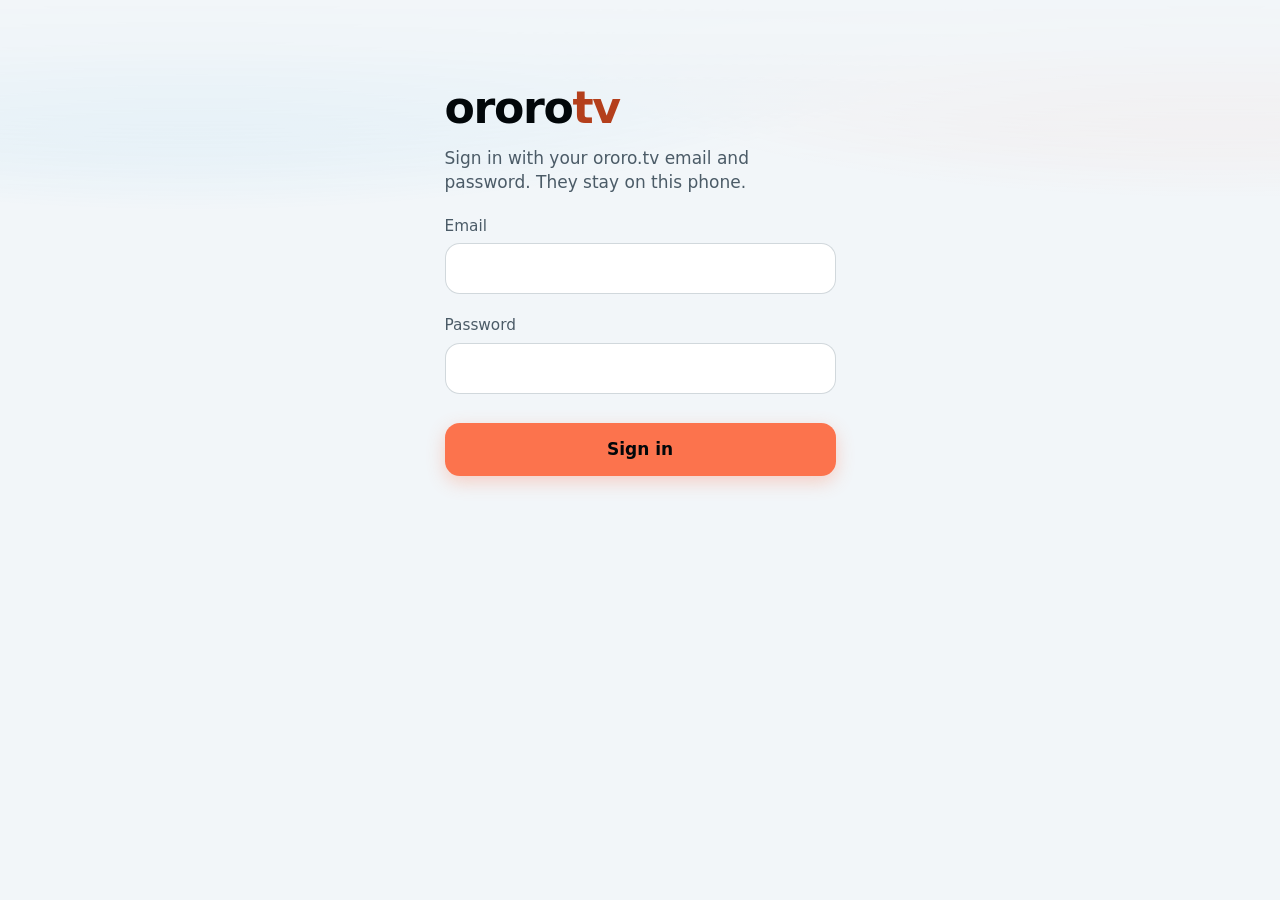
==== commit da9fa821: "Deploying to gh-pages from @ ste5an/ororo-tv@0a3be72a380869954187dd9e8df85d7f31237bcf 🚀" ====
--- a/index.html
+++ b/index.html
@@ -22,6 +22,7 @@
 <nav id="tabbar" class="tabbar glass" aria-label="Sections" hidden></nav>
 <div id="toast" class="glass" role="status" aria-live="polite" hidden></div>
 <script src="seek.js"></script>
+<script src="core.js"></script>
 <script src="app.js"></script>
 </body>
 </html>
--- a/style.css
+++ b/style.css
@@ -72,7 +72,11 @@
   background: var(--bg); color: var(--text);
 }
 body.bare { padding-bottom: var(--bottom); }
-body::before { content: ''; position: fixed; z-index: -1; inset: 0 0 auto; height: 70vh; background: var(--glow); pointer-events: none; }
+body::before { content: ''; position: fixed; z-index: -1; inset: 0 0 auto; height: 70vh; background: var(--glow); pointer-events: none;
+  /* The status bar is painted flat by Safari; fade the glow in under it so there is no hard edge. */
+  /* Eased, so the glow starts with no visible slope at the top edge. */
+  -webkit-mask-image: linear-gradient(180deg, transparent, rgba(0,0,0,.08) 3rem, rgba(0,0,0,.35) 6rem, rgba(0,0,0,.75) 9rem, #000 12rem);
+  mask-image: linear-gradient(180deg, transparent, rgba(0,0,0,.08) 3rem, rgba(0,0,0,.35) 6rem, rgba(0,0,0,.75) 9rem, #000 12rem); }
 body { position: relative; z-index: 0; }
 [hidden] { display: none !important; }
 a { color: inherit; text-decoration: none; }
